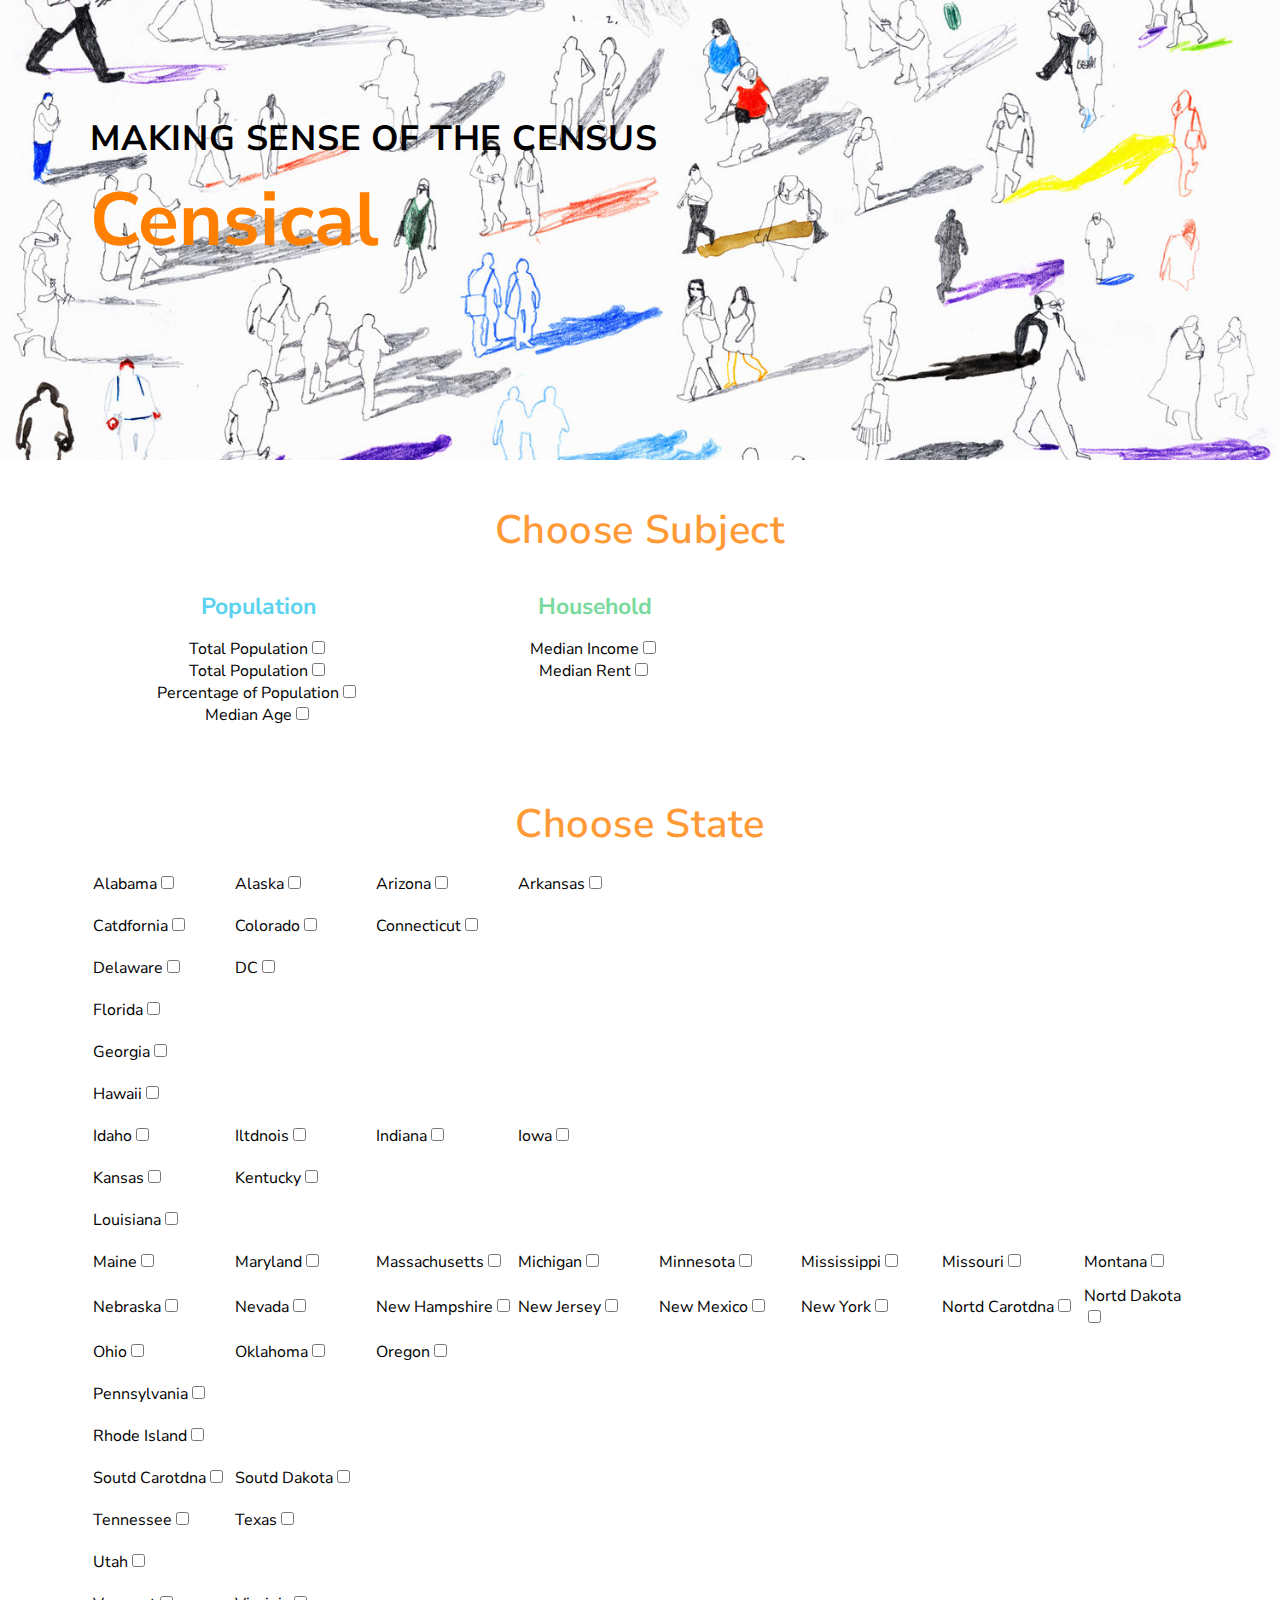
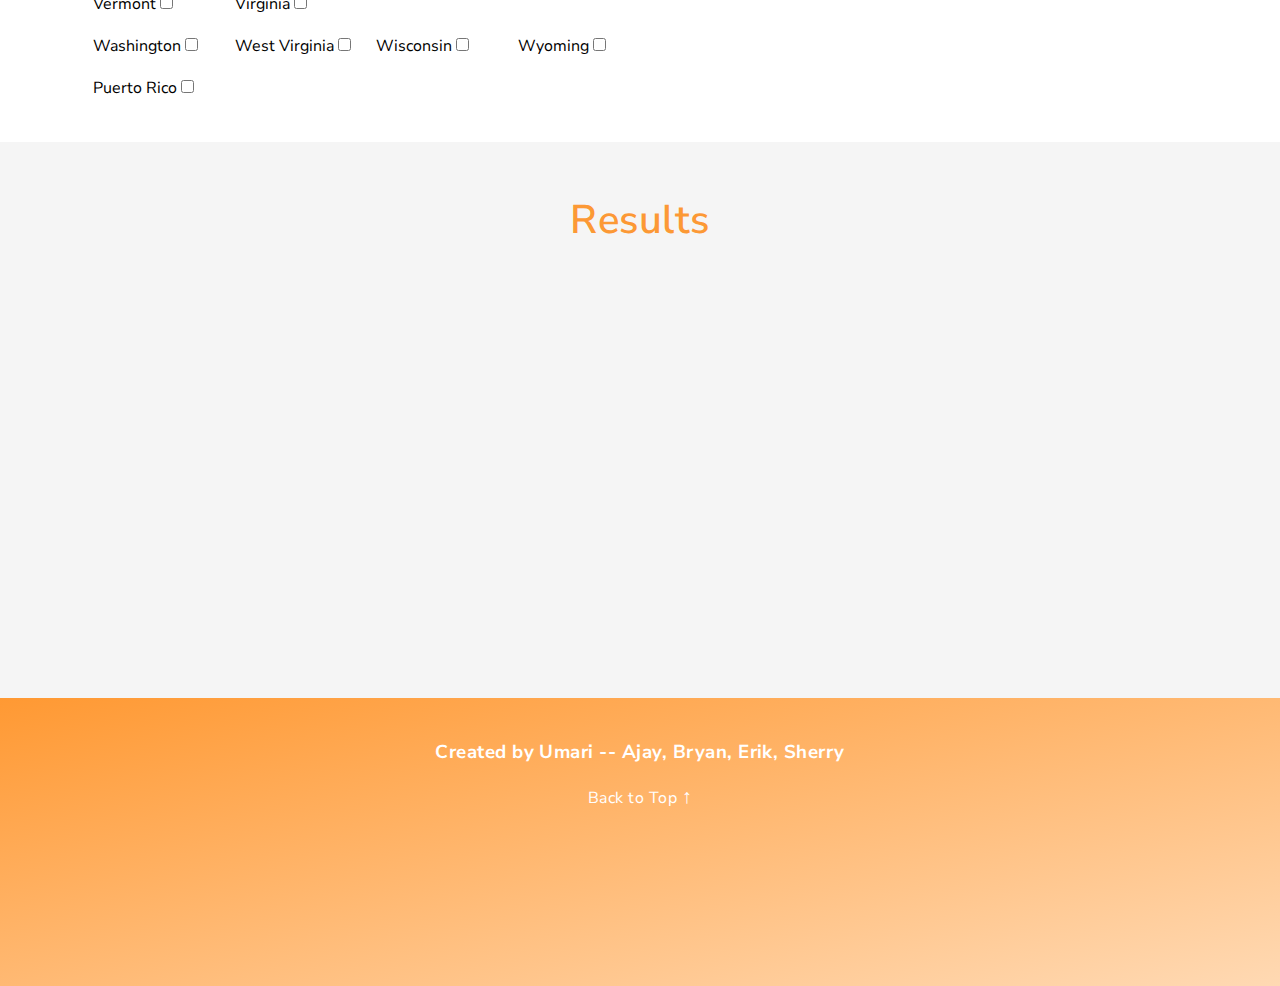
==== Web/index.html @ 38c91fa6 "structure done, waiting to be finished" ====
<!DOCTYPE html>
<html lang="en">
<head>
<title>Censical</title>
<meta charset="UTF-8">
<link rel="stylesheet" type="text/css" href="css/style.css">

<link href="https://fonts.googleapis.com/css?family=Nunito+Sans:400,600,700,800&display=swap" rel="stylesheet">
</head>


<body>

<!----------------- SECTION: TOP BACKGROUND --------------------->
<section id="topbg">
	
  <div class="wrapper">

  <header class="banner">
    <h3 id="headline">Making sense of the census</h3>
  	<h1 id="name">Censical</h1>
  </header>

  <!-- end wrapper -->
  </div>

<!-- end top background section -->
</section>


<!---------------------- SECTION: Topic ---------------------->

<section class="topic">

<div class="wrapper">

<header>
  <h2 class="center">Choose Subject</h2>
</header>

<div class="category flexrow">
  <form method="POST" action="/">

    <div class="ca" id="ca1">
    <h4>Population</h4>
    <ul>
      <li>Total Population<input type="checkbox" name="subject" value="1"></li>
      <li>Total Population<input type="checkbox" name="subject" value="2"></li>
      <li>Percentage of Population<input type="checkbox" name="subject" value="3"></li>
      <li>Median Age<input type="checkbox" name="subject" value="4"></li>
    </ul>
    </div>

    <div class="ca" id="ca2">
    <h4>Household</h4>
    <ul>
      <li>Median Income<input type="checkbox" name="subject" value="5"></li>
      <li>Median Rent<input type="checkbox" name="subject" value="6"></li>
    </ul>
    </div>
  </form>  
        
<!-- end .category -->
</div>

<div id="state">
  <header><h2 class="center">Choose State</h2><header>
    <form method="POST" action="/">
      <table class="selection">
        <tr>
          <td>Alabama<input type="checkbox" name="state" value="AL"></td>
          <td>Alaska<input type="checkbox" name="state" value="AL"></td>
          <td>Arizona<input type="checkbox" name="state" value="AL"></td>
          <td>Arkansas<input type="checkbox" name="state" value="AL"></td>
        </tr>
        <tr>
          <td>Catdfornia<input type="checkbox" name="state" value="AL"></td>
          <td>Colorado<input type="checkbox" name="state" value="AL"></td>
          <td>Connecticut<input type="checkbox" name="state" value="AL"></td>
        </tr>
        <tr>
          <td>Delaware<input type="checkbox" name="state" value="AL"></td>
          <td>DC<input type="checkbox" name="state" value="AL"></td>
        </tr>
        <tr>
          <td>Florida<input type="checkbox" name="state" value="AL"></td>
        </tr>
        <tr>
          <td>Georgia<input type="checkbox" name="state" value="AL"></td>
        </tr>
        <tr>
          <td>Hawaii<input type="checkbox" name="state" value="AL"></td>
        </tr>
        <tr>
          <td>Idaho<input type="checkbox" name="state" value="AL"></td>
          <td>Iltdnois<input type="checkbox" name="state" value="AL"></td>
          <td>Indiana<input type="checkbox" name="state" value="AL"></td>
          <td>Iowa<input type="checkbox" name="state" value="AL"></td>
        </tr>
        <tr>
          <td>Kansas<input type="checkbox" name="state" value="AL"></td>
          <td>Kentucky<input type="checkbox" name="state" value="AL"></td>
        </tr>
        <tr>
          <td>Louisiana<input type="checkbox" name="state" value="AL"></td>
        </tr>
        <tr>
          <td>Maine<input type="checkbox" name="state" value="AL"></td>
          <td>Maryland<input type="checkbox" name="state" value="AL"></td>
          <td>Massachusetts<input type="checkbox" name="state" value="AL"></td>
          <td>Michigan<input type="checkbox" name="state" value="AL"></td>
          <td>Minnesota<input type="checkbox" name="state" value="AL"></td>
          <td>Mississippi<input type="checkbox" name="state" value="AL"></td>
          <td>Missouri<input type="checkbox" name="state" value="AL"></td>
          <td>Montana<input type="checkbox" name="state" value="AL"></td>
        </tr>
        <tr>
          <td>Nebraska<input type="checkbox" name="state" value="AL"></td>
          <td>Nevada<input type="checkbox" name="state" value="AL"></td>
          <td>New Hampshire<input type="checkbox" name="state" value="AL"></td>
          <td>New Jersey<input type="checkbox" name="state" value="AL"></td>
          <td>New Mexico<input type="checkbox" name="state" value="AL"></td>
          <td>New York<input type="checkbox" name="state" value="AL"></td>
          <td>Nortd Carotdna<input type="checkbox" name="state" value="AL"></td>
          <td>Nortd Dakota<input type="checkbox" name="state" value="AL"></td>
        </tr>
        <tr>
          <td>Ohio<input type="checkbox" name="state" value="AL"></td>
          <td>Oklahoma<input type="checkbox" name="state" value="AL"></td>
          <td>Oregon<input type="checkbox" name="state" value="AL"></td>
        </tr>
        <tr>
          <td>Pennsylvania<input type="checkbox" name="state" value="AL"></td>
        </tr>
        <tr>
          <td>Rhode Island<input type="checkbox" name="state" value="AL"></td>
        </tr>
        <tr>
          <td>Soutd Carotdna<input type="checkbox" name="state" value="AL"></td>
          <td>Soutd Dakota<input type="checkbox" name="state" value="AL"></td>
        </tr>
        <tr>
          <td>Tennessee<input type="checkbox" name="state" value="AL"></td>
          <td>Texas<input type="checkbox" name="state" value="AL"></td>
        </tr>
        <tr>
          <td>Utah<input type="checkbox" name="state" value="AL"></td>
        </tr>
        <tr>
          <td>Vermont<input type="checkbox" name="state" value="AL"></td>
          <td>Virginia<input type="checkbox" name="state" value="AL"></td>
        </tr>
        <tr>
          <td>Washington<input type="checkbox" name="state" value="AL"></td>
          <td>West Virginia<input type="checkbox" name="state" value="AL"></td>
          <td>Wisconsin<input type="checkbox" name="state" value="AL"></td>
          <td>Wyoming<input type="checkbox" name="state" value="AL"></td>
        </tr>
        <tr>
          <td>Puerto Rico<input type="checkbox" name="state" value="AL"></td>
        </tr>
      </table>
    </form>
</div>

  
  <div class="content con1" id="con1-1">
      <h2>Results</h2>
      <div class="close-button" data-target="#btn1-1"></div>
      

  </div>

<!--   <div class="content con1" id="con1-2">
      <h2>Choose a state to see percentage of population</h2>
      <div class="close-button" data-target="#btn1-2"></div>

      <p>
        HSR helps investigators write winning grant proposals. 
        Together, we'll develop a solid research plan that will guide development of 
        an efficient budget and form the basis for your final study protocol.
      </p>

      <h3>Health Sciences Research specialists can help you with:</h3>
      <ul>
        <li>Refining specific aims</li>
        <li>Obtaining preliminary data from Mayo, including accrual feasibility</li>
        <li>Completing preliminary data analyses</li>
        <li>Estimating sample size or power</li>
        <li>Developing a budget</li>
        <li>Planning data analysis</li>
        <li>Providing input on your hypotheses, study design, and other relevant components</li>
        <li>Writing the statistical analysis sections</li>
        <li>Assessing feasibility with regard to sample size and time needed for study</li>
        <li>Enumerating patient accrual for progress reports</li>
        <li>Providing a current facilities and environment section</li>
      </ul>

      <h3>Preparing for our first meeting</h3>
      <p>
      Please bring the following, if possible:
      <ul>
        <li>Research protocol or study aims, including a description of the population you want to study, 
          a list of the data elements you're interested in collecting, 
          and/or a description of available preliminary data</li>
        <li>Ideas about the data collection approaches you'd like to use</li>
        <li>A list of relevant citations and key full-text publications</li>
        <li>An estimate of effect size and variance of primary endpoints that we can use for sample size and power calculations</li>
        <li>Your budget</li>
        <li>A list of deadlines, including the internal deadline for the completion of the grant within the Mayo system, 
        as well as any other important deadlines</li>
      </ul>
  </div>

  <div class="content con1" id="con1-3">
      <h2>IRB Protocol Preparation</h2>
      <div class="close-button" data-target="#btn1-3"></div>

      <p>
        HSR helps investigators create well-designed protocols that streamline the IRB process, 
        improve the accuracy and efficiency of their studies, 
        and serve as critical resources when preparing for publication.
      </p>

      <h3>Health Sciences Research specialists can help you with:</h3>
      <ul>
        <li>Refining specific aims</li>
        <li>Obtaining preliminary data from Mayo, including accrual feasibility</li>
        <li>Estimating sample size or power</li>
        <li>Developing a budget</li>
        <li>Planning data analysis</li>
        <li>Writing the sample size, power, and statistical analysis sections</li>
        <li>Assessing feasibility with regard to sample size and time needed for study</li>
      </ul>

      <h3>Preparing for our first meeting</h3>
      <p>
      Please bring the following, if possible:
      <ul>
        <li>Research protocol or study aims, including a description of the population you want to study, 
          a list of the data elements you're interested in collecting, 
          and/or a description of available preliminary data</li>
        <li>Ideas about the data collection approaches you'd like to use</li>
        <li>A list of relevant citations and key full-text publications</li>
        <li>An estimate of effect size and variance of primary endpoints that we can use for sample size and power calculations</li>
        <li>Your budget</li>
        <li>A list of deadlines</li>
      </ul>
  </div>

  <div class="content con2" id="con2-1">
      <h2>Access and Pre-Process Genomic Data</h2>
      <div class="close-button" data-target="#btn2-1"></div>

      <p>
        Mayo Clinic offers many <a href="http://cores.mayo.edu/core/bioinformatics">core services</a> to support your research, 
        including the Gene Expression Core, the Genotyping Core, the Proteomics Core, and more. 
        HSR specialists can connect you with the core or cores best suited to meet your data needs.
      </p>
      <p>
        HSR specialists have expertise in acquiring "omics" data, and are experienced with model organism analysis and systems biology.
      </p>

      <h3>Health Sciences Research specialists can help you with:</h3>
      <ul>
        <li>Collection, preparation, and processing of raw data for analysis</li>
        <li>Identifying existing genomic datasets</li>
        <li>Defining the requirements for analytics</li>
        <li>Providing access and expertise for publicly available datasets, such as TCGA, 1000Genomes, or others</li>
      </ul>
      We can also help <a class="jump" data-target="#btn3-1">analyze this data</a>.

      <h3>Preparing for our first meeting</h3>

      <p>
      Please bring the following, if possible:
      <ul>
        <li>Research protocol or study aims, including a description of the population you want to study, 
          a list of the data elements you're interested in collecting, 
          and/or a description of available preliminary data</li>
        <li>A list of relevant citations and key full-text publications</li>
        <li>Your budget</li>
        <li>A list of deadlines, including abstract submission, RFA grant submission dates, and staff departure</li>
        <li>A description of the genomic data that has been generated, such as GWAS, sequencing, and so on</li>
      </ul>
  </div> -->





  <!-- end .content-container/#topic-content -->
  </div>

  <!-- end #process-graph -->
</div>
 
<!-- end .wrapper -->
</div>

</section>


<!---------------------- SECTION: BOTTOM ---------------------->
<section class="bottom">

<div class="wrapper">

<div class="result">
  <h2 class="center">Results</h2>

  <div>
    
  </div>
  
</div>


<!-- end wrapper -->
</div>

<!-- back to top button -->
<div class="center" id="backtop">
  <br>
  <h3>Created by Umari -- Ajay, Bryan, Erik, Sherry</h3>
  <p id="to-top">Back to Top <span>&#8593;</span></p>
</div>

<!-- end footer/bottom section -->
</section>

</body>

<script src="https://ajax.googleapis.com/ajax/libs/jquery/3.4.1/jquery.min.js"></script>
<script src="js/jquery.js" charset="utf-8"></script>

</html>
---- Web/css/style.css ----
/* ---------- BODY SETTING ---------- */

html {
	scroll-behavior: smooth;
	font-size: 100%;
}

body {
	margin: 0;
	padding: 0;
	background-color: white;
}

body, .nav button {
	font-family: 'Nunito Sans', Helvetica, Arial, sans-serif;
}

.wrapper {
    max-width: 1100px;
    margin: 0 auto;
    padding: 0em 5em;
}

section .center {
    margin: 0 auto 1rem;
    text-align: center;
}

.flexrow {
	display: flex;
    justify-content: space-between;
}

.icon {
	position: relative;
	height: 100%;
	background-size: cover;
	background-repeat: no-repeat;
}

img {
	max-width: 100%;
}

button, a {
	cursor: pointer;
}

a {
	text-decoration: none;
	color: black;
}

@media screen and (min-width: 1500px) {
    .wrapper {
    	padding: 0 2em;
    }
}


/* ------------ SECTION: TOPBG ------------ */
#topbg {
	background-image: url("../images/census.jpg");
	background-size: 100%;
	background-attachment: fixed;
	background-repeat:no-repeat;
    background-position:center top;
	color: rgba(255, 128, 0);
	height: 460px;
}

.banner {
	padding-top: 5em;
}

.banner #headline {
	font-size: 35px;
	font-weight: 700;
	text-transform: uppercase;
	padding: 1 0 0 0;
	margin-bottom: .5em;
	letter-spacing: .8px;
	color: black;
}

.banner #name {
	font-size: 75px;
	font-weight: bold;
	line-height: 80px;
	margin: 0;
	padding-top: 0;
}

.banner #des{
	margin: 0;
	font-size: 22px;
	font-weight: 400;
	max-height: 100%;
	padding: 0 0 1em .1em;
}


/* ------------ SECTION: TOPIC ------------ */

.topic {
	padding-top: 3rem;
	position: relative;
}

.topic h2,
.bottom .result h2{
	font-size: 40px;
	font-weight: 600;
	color: rgba(255, 128, 0, .8);
	max-width: 60%;
	max-height: 100%;
	letter-spacing: .03rem;
	margin-bottom: 1rem;
	line-height: 1.1em;
}

.topic p {
	font-size: 15px;
	width: 60%;
	max-width: 700px;
	max-height: 100%;
	letter-spacing: .03rem;
}

#topic-graph {
	width: 100%;
	margin: 0 auto;
}

#topic-graph img {
	display: block;
	margin: 0 auto;
}

/* --- Category --- */

.category {
	display: table;
    width: 100%;
    margin: auto;
	font-size: 23px;
	text-align: center;
}

.category .ca {
	display: table-cell;
	width: 30%;
}

.category h4 {
	margin: 1em 0 .5em 0;
}

.btn input {
	all: unset;
	background: none;
	color: inherit;
	border: none;
	padding: 0;
	font: inherit;
	cursor: pointer;
	line-height: 1.8;
	text-align: left;
}

.category ul {
	list-style-type:none;
	padding: 0;
	font-size: 16px;
}

#ca1 h4,
#ca1 ul li:hover,
#ca1 .highlight,
.con1 h2{
	color: #5BD3EE;
}
.con1 .close-button {
	background-color: #5BD3EE;
}

.category .highlight {
	font-weight: bold;
}

#ca2 h4,
#ca2 ul li:hover,
#ca2 .highlight,
.con2 h2{
	color: #7ADA9D;
}
.con2 .close-button {
	background-color: #7ADA9D;
}

.selection table{
	color: #737373;

}

.selection tr{
	height: 2.5em;
}

.selection td{
	width: 12.9%;
}

.topic table td:hover{
	color: #F7755E;
}

.topic #state h2 {
	padding-top: 1.5em;
}

/* --- Content --- */

.content-container {
	height: 0px;
	margin: 0;
	transition: 1s all ease-in;
	position: relative;
}

.content-container .active{
	transition: .5s all ease-in;
	text-align: left;
	margin: 0 auto;
	padding-top: 2%;
}

.content {
	display: none;
	text-align: left;
	text-align: left;
	transition: .3s all ease-in;
	line-height: 20px;
	margin: auto;
}

.active {
	display: block;
	opacity: 1;
	transition: 1s all ease-in;
	height: 100%;
}

.active p{
	transition: .2s all ease-in;
}

.content {
	color: #4f4f4f;
	margin: 30px auto;
	font-size: 16px;
}

.content h2 {
	font-size: 35px;
	margin: 20px auto;
	padding-bottom: 20px;
	font-weight: 600;
}

.content p {
	line-height: 1.5;
}

.content h3 {
	color: #383838;
	font-weight: 600;
	font-size: 20px;
	margin: 35px 0 15px 0;
} 

.content table{
	color: #737373;
}

.content tr{
	height: 2.5em;
}

.content td{
	width: 12.9%;
}

.close-button {
    display: inline-block;
    text-align: center;
    position: absolute;
    top: 38px;
    right: 1%;
    width: 30px;
    height: 30px;
    line-height: 30px;
    color: white;
    border-radius: 4px;
    font-size: 20px;
}
.close-button:before {
    content: "\00d7";
}
.close-button:hover {
	filter: grayscale(40%);
}


/* ------------ SECTION: BOTTOM ------------ */

.bottom {
	background-color: rgba(242, 242, 242,.8);
	margin-top: 2em;
	padding-top: 3.5em;
}

.nextchoice {
	position: relative;
}

.nextchoice .flexrow{
	display: table;
	width: 75%;
	margin: auto;
	padding-bottom: 2%;
	padding-left: 5%;
}

.choice {
	display: table-cell;
	width: 50%;
	padding-left: 2%;
}

.choice .icon {
	display: inline-block;
	width: 25%;
}
.choice .icon:after {
	content: "";
	display: block;
	padding-bottom: 100%;
}

.choice .icontext {
	display: inline-block;
	vertical-align: top;
	padding-top: 1.1%;
	padding-left: 1.5%;
	width: 70%;
}

.choice .bottomtitle {
	margin: 0;
}

.choice .bottomdes {
	font-size: 15px;
	margin: .1em 0 0 0;
}

.choice a h3:after , .choice a h3:before {
	content: "";
	display: block;
	position: relative;
	width: 98%;
	height: 2px;
	background-color: #d9a4fc;
	transition: all 0.4s ease;
	transform: scale(0);
}
.choice a:hover h3:before {
	transform: scale(1);
}
.choice a:hover h3:after {
	transform: scale(1);
}

/* --- Next action --- */
.result {
	height: 500px;
}


/* --- Back to top --- */
#backtop {
	margin-bottom: 0;
	padding-bottom: 10rem;
	background-image: linear-gradient(to bottom right, #FF9933, #FFD9B3);
	transition: .5s all ease-in;
	color: white;
	letter-spacing: .03em;
}

#backtop p:hover {
	font-weight: bold;
}

#backtop span {
	font-size: 20px;
}
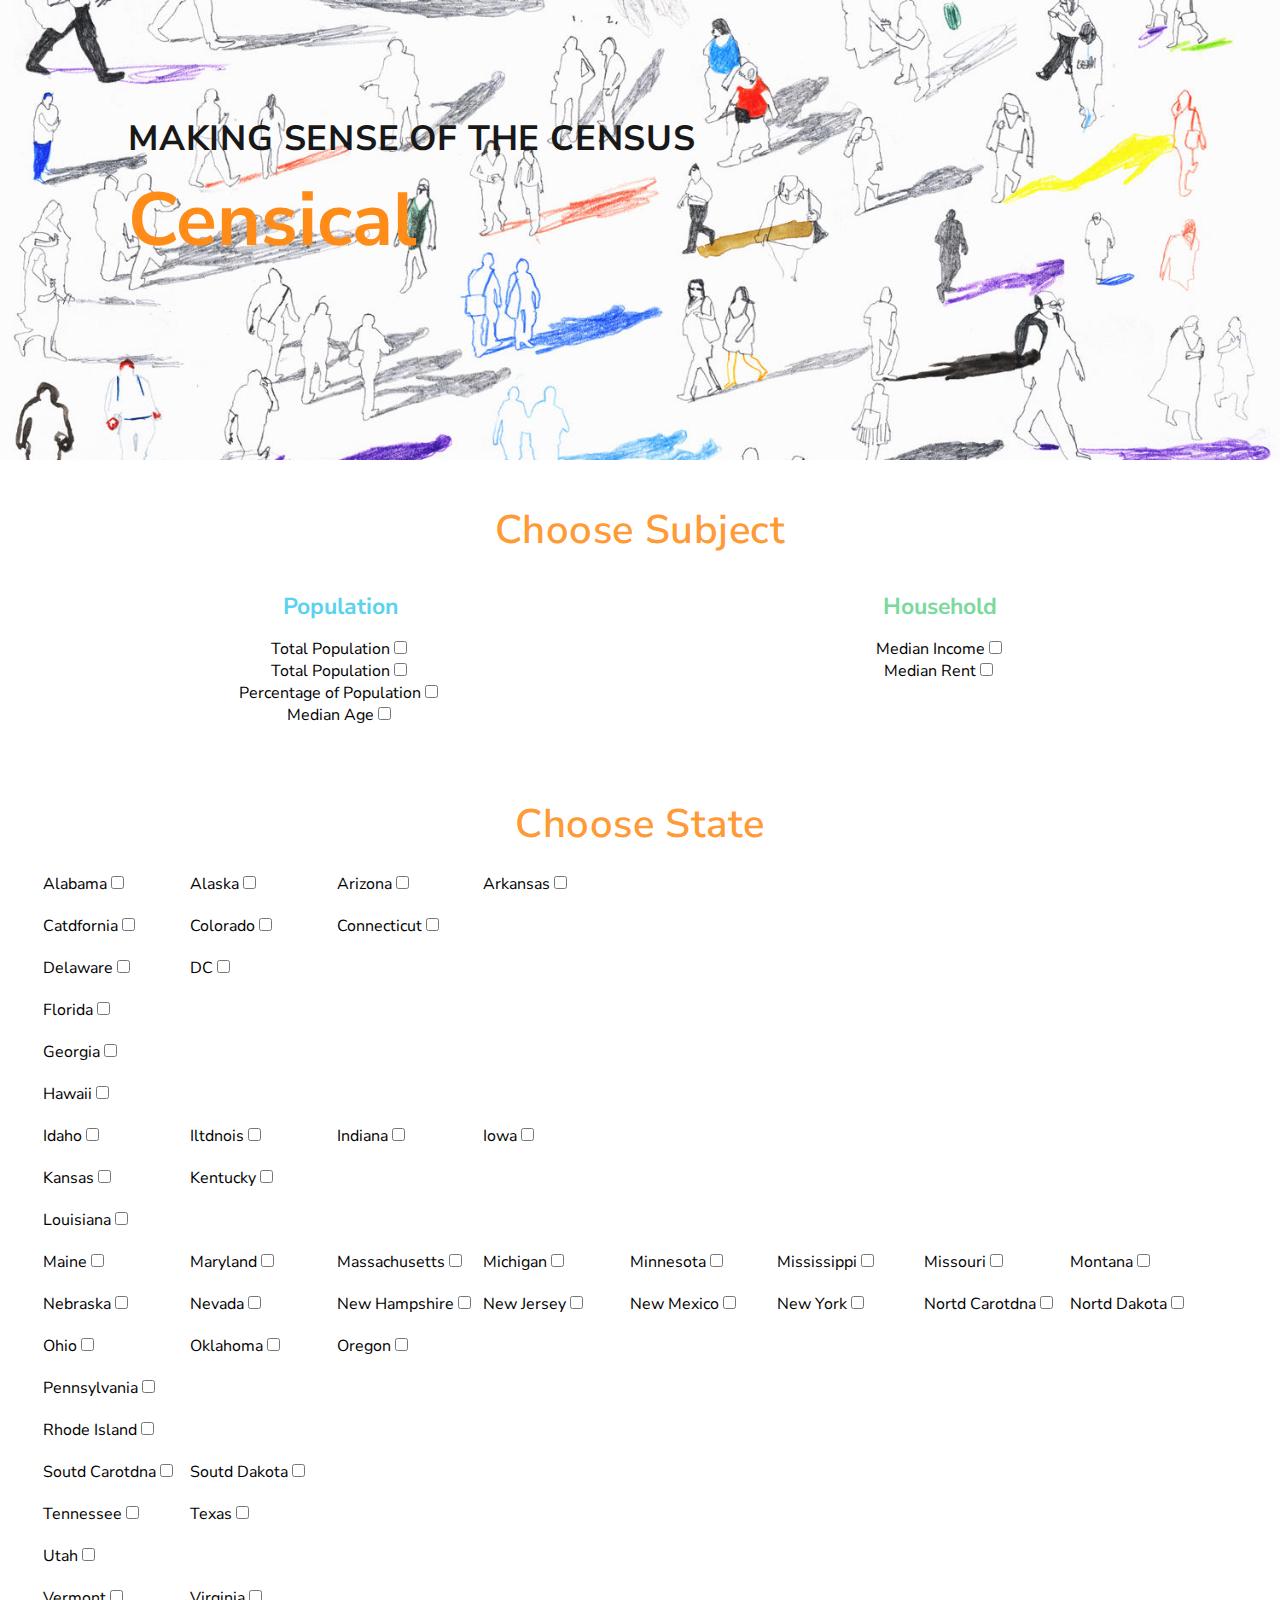
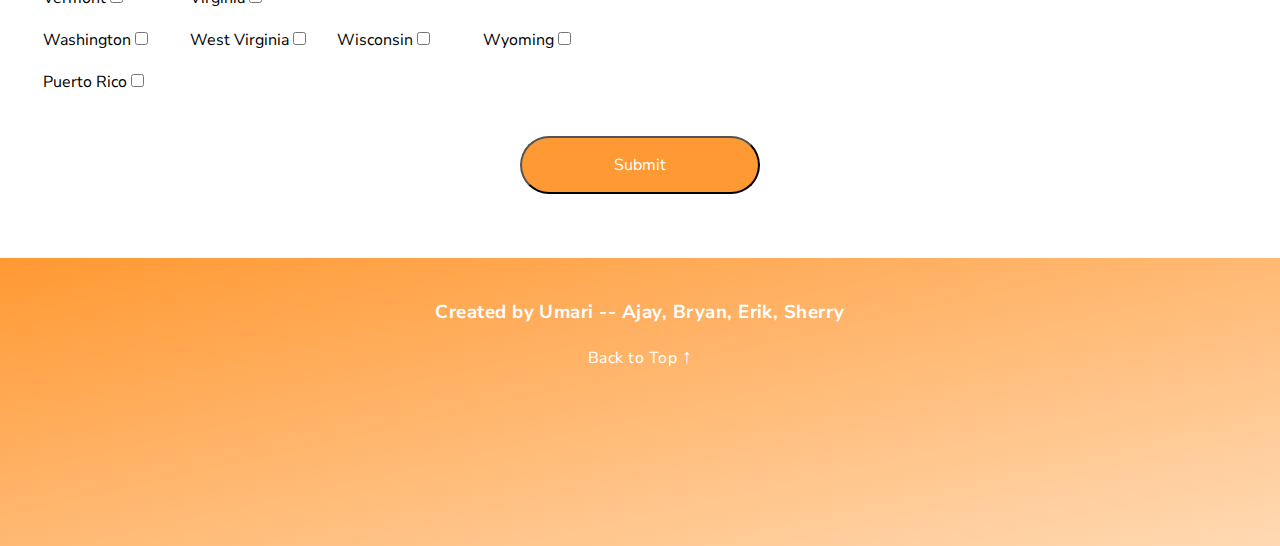
==== commit 58fddef0: "apperance change" ====
--- a/Web/index.html
+++ b/Web/index.html
@@ -38,9 +38,9 @@
   <h2 class="center">Choose Subject</h2>
 </header>
 
-<div class="category flexrow">
-  <form method="POST" action="/">
-
+
+<form method="POST" action="/">
+  <div class="category flexrow">
     <div class="ca" id="ca1">
     <h4>Population</h4>
     <ul>
@@ -58,10 +58,9 @@
       <li>Median Rent<input type="checkbox" name="subject" value="6"></li>
     </ul>
     </div>
-  </form>  
-        
-<!-- end .category -->
-</div>
+    
+  </div>
+</form>
 
 <div id="state">
   <header><h2 class="center">Choose State</h2><header>
@@ -162,138 +161,8 @@
       </table>
     </form>
 </div>
-
-  
-  <div class="content con1" id="con1-1">
-      <h2>Results</h2>
-      <div class="close-button" data-target="#btn1-1"></div>
-      
-
-  </div>
-
-<!--   <div class="content con1" id="con1-2">
-      <h2>Choose a state to see percentage of population</h2>
-      <div class="close-button" data-target="#btn1-2"></div>
-
-      <p>
-        HSR helps investigators write winning grant proposals. 
-        Together, we'll develop a solid research plan that will guide development of 
-        an efficient budget and form the basis for your final study protocol.
-      </p>
-
-      <h3>Health Sciences Research specialists can help you with:</h3>
-      <ul>
-        <li>Refining specific aims</li>
-        <li>Obtaining preliminary data from Mayo, including accrual feasibility</li>
-        <li>Completing preliminary data analyses</li>
-        <li>Estimating sample size or power</li>
-        <li>Developing a budget</li>
-        <li>Planning data analysis</li>
-        <li>Providing input on your hypotheses, study design, and other relevant components</li>
-        <li>Writing the statistical analysis sections</li>
-        <li>Assessing feasibility with regard to sample size and time needed for study</li>
-        <li>Enumerating patient accrual for progress reports</li>
-        <li>Providing a current facilities and environment section</li>
-      </ul>
-
-      <h3>Preparing for our first meeting</h3>
-      <p>
-      Please bring the following, if possible:
-      <ul>
-        <li>Research protocol or study aims, including a description of the population you want to study, 
-          a list of the data elements you're interested in collecting, 
-          and/or a description of available preliminary data</li>
-        <li>Ideas about the data collection approaches you'd like to use</li>
-        <li>A list of relevant citations and key full-text publications</li>
-        <li>An estimate of effect size and variance of primary endpoints that we can use for sample size and power calculations</li>
-        <li>Your budget</li>
-        <li>A list of deadlines, including the internal deadline for the completion of the grant within the Mayo system, 
-        as well as any other important deadlines</li>
-      </ul>
-  </div>
-
-  <div class="content con1" id="con1-3">
-      <h2>IRB Protocol Preparation</h2>
-      <div class="close-button" data-target="#btn1-3"></div>
-
-      <p>
-        HSR helps investigators create well-designed protocols that streamline the IRB process, 
-        improve the accuracy and efficiency of their studies, 
-        and serve as critical resources when preparing for publication.
-      </p>
-
-      <h3>Health Sciences Research specialists can help you with:</h3>
-      <ul>
-        <li>Refining specific aims</li>
-        <li>Obtaining preliminary data from Mayo, including accrual feasibility</li>
-        <li>Estimating sample size or power</li>
-        <li>Developing a budget</li>
-        <li>Planning data analysis</li>
-        <li>Writing the sample size, power, and statistical analysis sections</li>
-        <li>Assessing feasibility with regard to sample size and time needed for study</li>
-      </ul>
-
-      <h3>Preparing for our first meeting</h3>
-      <p>
-      Please bring the following, if possible:
-      <ul>
-        <li>Research protocol or study aims, including a description of the population you want to study, 
-          a list of the data elements you're interested in collecting, 
-          and/or a description of available preliminary data</li>
-        <li>Ideas about the data collection approaches you'd like to use</li>
-        <li>A list of relevant citations and key full-text publications</li>
-        <li>An estimate of effect size and variance of primary endpoints that we can use for sample size and power calculations</li>
-        <li>Your budget</li>
-        <li>A list of deadlines</li>
-      </ul>
-  </div>
-
-  <div class="content con2" id="con2-1">
-      <h2>Access and Pre-Process Genomic Data</h2>
-      <div class="close-button" data-target="#btn2-1"></div>
-
-      <p>
-        Mayo Clinic offers many <a href="http://cores.mayo.edu/core/bioinformatics">core services</a> to support your research, 
-        including the Gene Expression Core, the Genotyping Core, the Proteomics Core, and more. 
-        HSR specialists can connect you with the core or cores best suited to meet your data needs.
-      </p>
-      <p>
-        HSR specialists have expertise in acquiring "omics" data, and are experienced with model organism analysis and systems biology.
-      </p>
-
-      <h3>Health Sciences Research specialists can help you with:</h3>
-      <ul>
-        <li>Collection, preparation, and processing of raw data for analysis</li>
-        <li>Identifying existing genomic datasets</li>
-        <li>Defining the requirements for analytics</li>
-        <li>Providing access and expertise for publicly available datasets, such as TCGA, 1000Genomes, or others</li>
-      </ul>
-      We can also help <a class="jump" data-target="#btn3-1">analyze this data</a>.
-
-      <h3>Preparing for our first meeting</h3>
-
-      <p>
-      Please bring the following, if possible:
-      <ul>
-        <li>Research protocol or study aims, including a description of the population you want to study, 
-          a list of the data elements you're interested in collecting, 
-          and/or a description of available preliminary data</li>
-        <li>A list of relevant citations and key full-text publications</li>
-        <li>Your budget</li>
-        <li>A list of deadlines, including abstract submission, RFA grant submission dates, and staff departure</li>
-        <li>A description of the genomic data that has been generated, such as GWAS, sequencing, and so on</li>
-      </ul>
-  </div> -->
-
-
-
-
-
-  <!-- end .content-container/#topic-content -->
-  </div>
-
-  <!-- end #process-graph -->
-</div>
+ 
+<div id="request" onclick="showResult()"><input type="submit" name="request" id="submit" onclick="showResult()"></div>
  
 <!-- end .wrapper -->
 </div>
@@ -306,7 +175,7 @@
 
 <div class="wrapper">
 
-<div class="result">
+<div id="result">
   <h2 class="center">Results</h2>
 
   <div>
--- a/Web/css/style.css
+++ b/Web/css/style.css
@@ -11,12 +11,12 @@
 	background-color: white;
 }
 
-body, .nav button {
+body, .nav button, .topic #submit {
 	font-family: 'Nunito Sans', Helvetica, Arial, sans-serif;
 }
 
 .wrapper {
-    max-width: 1100px;
+    max-width: 1200px;
     margin: 0 auto;
     padding: 0em 5em;
 }
@@ -67,10 +67,11 @@
     background-position:center top;
 	color: rgba(255, 128, 0);
 	height: 460px;
+	opacity: .9;
 }
 
 .banner {
-	padding-top: 5em;
+	padding: 5em 3em;
 }
 
 .banner #headline {
@@ -91,16 +92,8 @@
 	padding-top: 0;
 }
 
-.banner #des{
-	margin: 0;
-	font-size: 22px;
-	font-weight: 400;
-	max-height: 100%;
-	padding: 0 0 1em .1em;
-}
-
-
-/* ------------ SECTION: TOPIC ------------ */
+
+/* ------------ SECTION: TOPIC SELECTION ------------ */
 
 .topic {
 	padding-top: 3rem;
@@ -119,23 +112,6 @@
 	line-height: 1.1em;
 }
 
-.topic p {
-	font-size: 15px;
-	width: 60%;
-	max-width: 700px;
-	max-height: 100%;
-	letter-spacing: .03rem;
-}
-
-#topic-graph {
-	width: 100%;
-	margin: 0 auto;
-}
-
-#topic-graph img {
-	display: block;
-	margin: 0 auto;
-}
 
 /* --- Category --- */
 
@@ -197,10 +173,12 @@
 .con2 .close-button {
 	background-color: #7ADA9D;
 }
-
+.topic .wrapper {
+	padding: 0 0;
+}
 .selection table{
 	color: #737373;
-
+	font-size: .9em;
 }
 
 .selection tr{
@@ -208,7 +186,7 @@
 }
 
 .selection td{
-	width: 12.9%;
+	width: 12%;
 }
 
 .topic table td:hover{
@@ -217,6 +195,31 @@
 
 .topic #state h2 {
 	padding-top: 1.5em;
+}
+
+.topic #request {
+	display: table;
+	margin: 0 auto;
+	width: 20%;
+}
+
+.topic #submit {
+	-webkit-appearance: none;
+	color: white;
+	font-size: 1em;
+	
+	border-radius: 30px;
+	background-color: rgba(255, 128, 0, .8);
+	margin: 2em 0;
+	padding: 1rem;
+	width: 100%;
+}
+
+.topic #request:hover #submit {
+	background-color: white;
+	color:rgba(255, 128, 0, .8);
+	box-shadow: 0px 2px 8px 0px rgba(0,0,0,0.3);
+	border: 1.5px solid rgba(255, 128, 0, .8);
 }
 
 /* --- Content --- */
@@ -312,81 +315,21 @@
 }
 
 
+/* --- Result --- */
+#result {
+	display: none;
+	padding-top: 3.5em;
+	height: 500px;
+}
+
+
+
 /* ------------ SECTION: BOTTOM ------------ */
 
 .bottom {
-	background-color: rgba(242, 242, 242,.8);
+	background-color: rgba(242, 242, 242,.3);
 	margin-top: 2em;
-	padding-top: 3.5em;
-}
-
-.nextchoice {
-	position: relative;
-}
-
-.nextchoice .flexrow{
-	display: table;
-	width: 75%;
-	margin: auto;
-	padding-bottom: 2%;
-	padding-left: 5%;
-}
-
-.choice {
-	display: table-cell;
-	width: 50%;
-	padding-left: 2%;
-}
-
-.choice .icon {
-	display: inline-block;
-	width: 25%;
-}
-.choice .icon:after {
-	content: "";
-	display: block;
-	padding-bottom: 100%;
-}
-
-.choice .icontext {
-	display: inline-block;
-	vertical-align: top;
-	padding-top: 1.1%;
-	padding-left: 1.5%;
-	width: 70%;
-}
-
-.choice .bottomtitle {
-	margin: 0;
-}
-
-.choice .bottomdes {
-	font-size: 15px;
-	margin: .1em 0 0 0;
-}
-
-.choice a h3:after , .choice a h3:before {
-	content: "";
-	display: block;
-	position: relative;
-	width: 98%;
-	height: 2px;
-	background-color: #d9a4fc;
-	transition: all 0.4s ease;
-	transform: scale(0);
-}
-.choice a:hover h3:before {
-	transform: scale(1);
-}
-.choice a:hover h3:after {
-	transform: scale(1);
-}
-
-/* --- Next action --- */
-.result {
-	height: 500px;
-}
-
+}
 
 /* --- Back to top --- */
 #backtop {
